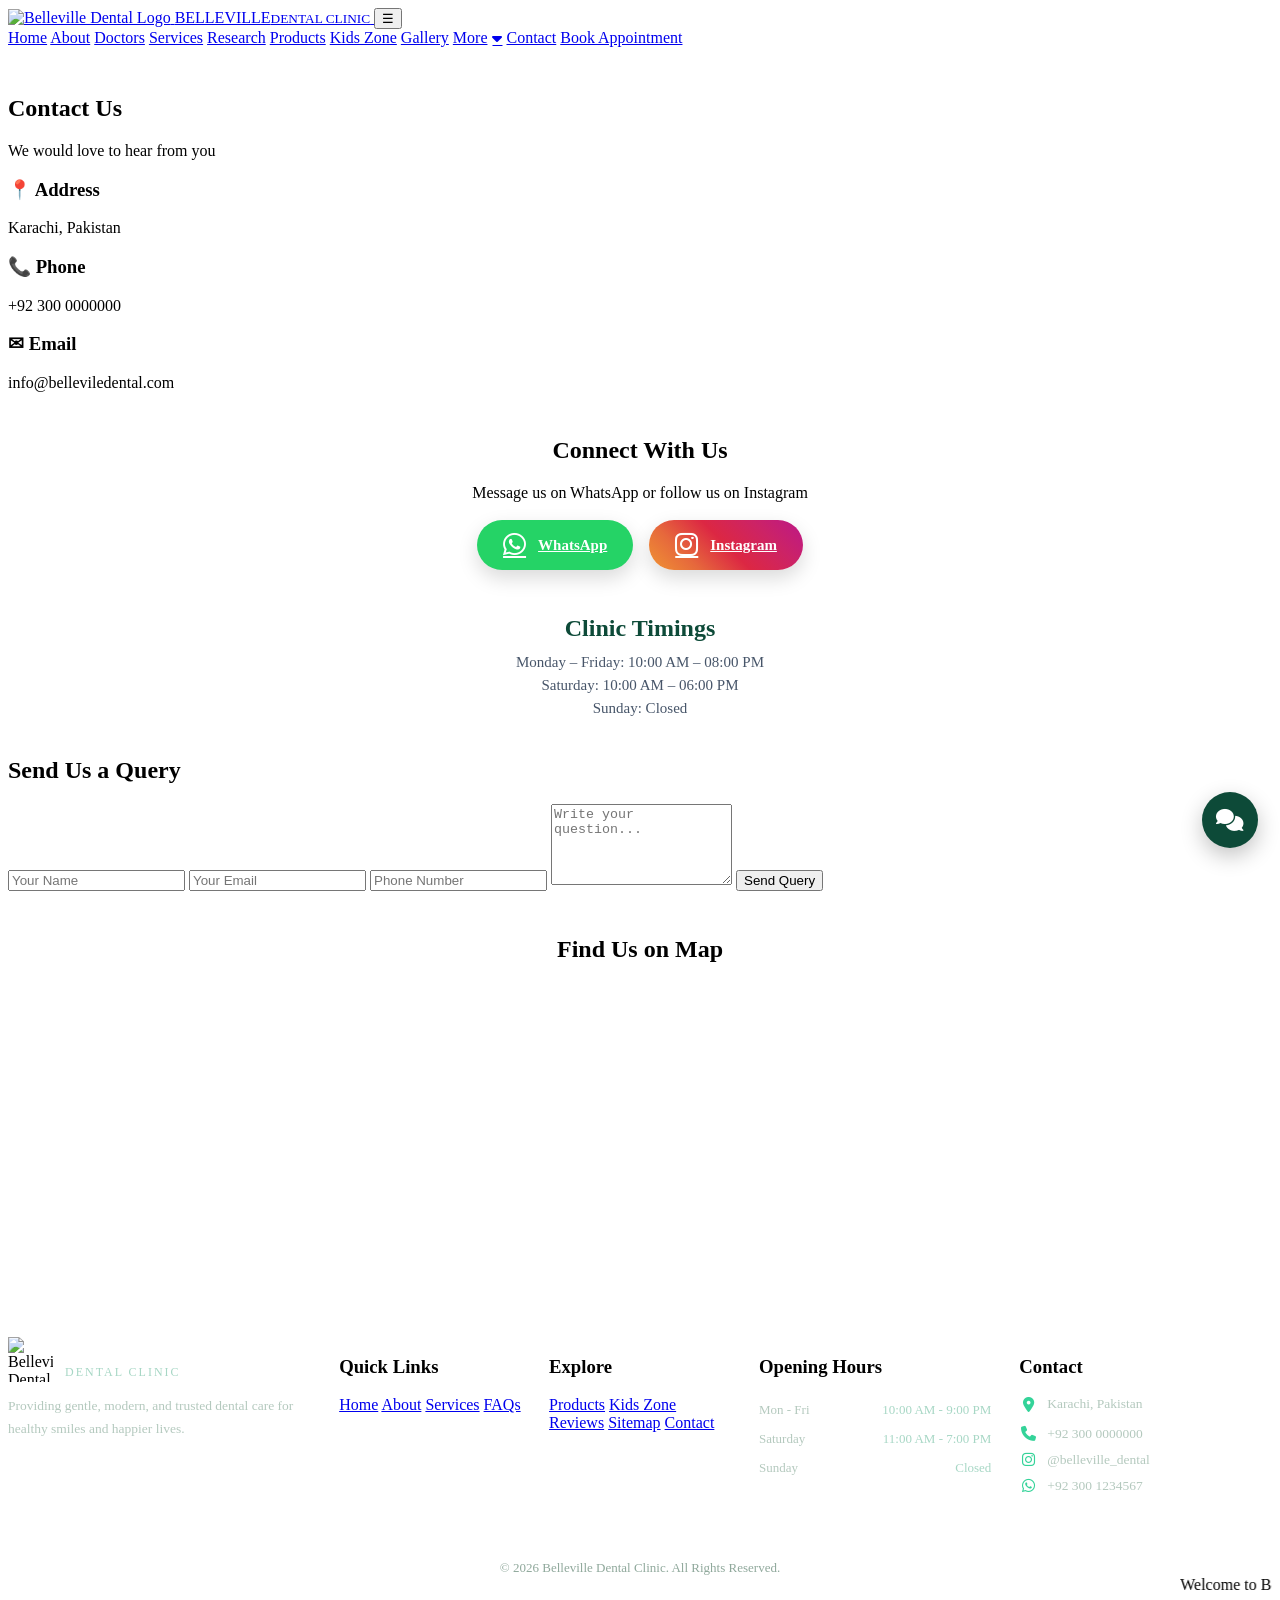
==== contact.html @ c15d5f0a "contact.html" ====
<!DOCTYPE html>
<html lang="en">
<head>
<meta charset="UTF-8">
<meta name="viewport" content="width=device-width, initial-scale=1">
<title>Contact Us | Belleville Dental</title>
<link rel="stylesheet" href="style.css">
<link href="https://fonts.googleapis.com/css2?family=Poppins:wght@300;400;500;600;700;800&display=swap" rel="stylesheet">
<link rel="stylesheet" href="https://cdnjs.cloudflare.com/ajax/libs/font-awesome/6.5.1/css/all.min.css">
<style>
    html { scroll-behavior: smooth; }
    .visitor {
        margin-left: auto; display: inline-flex; align-items: center; gap: 6px;
        background: rgba(255, 255, 255, 0.15); color: #ffffff; padding: 6px 14px;
        border-radius: 50px; font-size: 13px; font-weight: 600; white-space: nowrap;
    }
    .visitor i { font-size: 14px; }
    .dropdown { position: relative; display: inline-block; }
    .dropbtn { cursor: pointer; display: inline-flex; align-items: center; gap: 5px; }
    .dropdown-content {
        display: none; position: absolute; top: 100%; left: 0; background-color: #ffffff;
        min-width: 175px; box-shadow: 0 10px 25px rgba(0, 0, 0, 0.12); border-radius: 10px;
        z-index: 1000; overflow: hidden; border: 1px solid #e2e8f0; padding: 6px 0;
    }
    .dropdown-content a {
        color: #1e293b !important; padding: 10px 16px !important; text-decoration: none;
        display: block !important; font-size: 14px; transition: background 0.2s, color 0.2s; margin: 0 !important;
    }
    .dropdown-content a:hover { background-color: #e8f4f0; color: #0d4a38 !important; }
    .dropdown:hover .dropdown-content { display: block; }

    /* ===== Social Links (WhatsApp / Instagram) ===== */
    .social-section { text-align: center; margin-top: 45px; }
    .social-links { display: flex; justify-content: center; flex-wrap: wrap; gap: 16px; margin-top: 18px; }
    .social-btn {
        display: inline-flex; align-items: center; gap: 12px; padding: 12px 26px;
        border-radius: 50px; color: #ffffff; font-size: 15px; font-weight: 600;
        box-shadow: 0 8px 20px rgba(0, 0, 0, 0.15); transition: transform 0.3s ease, box-shadow 0.3s ease;
    }
    .social-btn i { font-size: 26px; }
    .social-btn:hover { transform: translateY(-4px); box-shadow: 0 12px 26px rgba(0, 0, 0, 0.25); }
    .social-btn.whatsapp { background: #25d366; }
    .social-btn.instagram { background: linear-gradient(45deg, #f09433, #e6683c, #dc2743, #cc2366, #bc1888); }

    /* ===== Centered Clinic Timings CSS ===== */
    .timings-section {
        text-align: center;
        margin-top: 45px;
    }
    .timings-section h2 {
        color: #0d4a38;
        margin-bottom: 12px;
    }
    .timings-section p {
        margin: 6px 0;
        color: #475569;
        font-size: 15px;
    }

    /* ===== Query Feedback Message ===== */
    .query-feedback {
        display: none;
        margin-top: 14px;
        padding: 12px 16px;
        border-radius: 10px;
        background: #e8f4f0;
        color: #0d4a38;
        border: 1px solid #34d399;
        font-size: 14px;
        font-weight: 500;
    }

    /* ===== Enhanced Balanced Footer CSS with Logo Animation ===== */
    .footer-grid {
        display: grid !important;
        grid-template-columns: 1.5fr 0.9fr 0.9fr 1.15fr 1.25fr !important;
        gap: 28px !important;
        align-items: start;
    }
    @media (max-width: 1024px) {
        .footer-grid { grid-template-columns: repeat(2, 1fr) !important; }
    }
    @media (max-width: 600px) {
        .footer-grid { grid-template-columns: 1fr !important; }
    }
    .footer-brand-wrap { display: flex; align-items: center; gap: 12px; margin-bottom: 12px; }
    .footer-brand-wrap img {
        width: 45px;
        height: 45px;
        object-fit: contain;
        animation: footerLogoFloat 3s ease-in-out infinite;
        transition: transform 0.4s ease, filter 0.4s ease;
        cursor: pointer;
    }
    .footer-brand-wrap img:hover {
        animation-play-state: paused;
        transform: scale(1.2) rotate(8deg);
        filter: drop-shadow(0 0 10px rgba(52, 211, 153, 0.8));
    }
    @keyframes footerLogoFloat {
        0%, 100% { transform: translateY(0px) scale(1); }
        50% {
            transform: translateY(-6px) scale(1.06);
            filter: drop-shadow(0 5px 8px rgba(52, 211, 153, 0.4));
        }
    }
    .footer-brand-wrap h2 { margin: 0; letter-spacing: 1px; color: #ffffff; }
    .footer-brand-wrap p { margin: 0; font-size: 12px; color: #a7d7c5; letter-spacing: 2px; text-transform: uppercase; }
    
    .footer-desc {
        font-size: 13.5px;
        line-height: 1.65;
        color: #b4c9be;
        margin-bottom: 16px;
    }

    .footer-social-links { display: flex; gap: 10px; }
    .footer-social-links a {
        display: inline-flex !important;
        align-items: center;
        justify-content: center;
        width: 36px;
        height: 36px;
        border-radius: 50%;
        background: rgba(255, 255, 255, 0.12);
        color: #ffffff;
        font-size: 16px;
        transition: all 0.3s ease;
        margin: 0 !important;
        padding: 0 !important;
    }
    .footer-social-links a:hover { background: #34d399; color: #083325; transform: translateY(-3px); }

    .footer-hours-list { list-style: none; padding: 0; margin: 0; }
    .footer-hours-list li {
        display: flex;
        justify-content: space-between;
        font-size: 13px;
        color: #b4c9be;
        padding: 6px 0;
        border-bottom: 1px dashed rgba(255, 255, 255, 0.12);
    }
    .footer-hours-list li:last-child { border-bottom: none; }
    .footer-hours-list li span:last-child { color: #a7d7c5; font-weight: 500; }

    .footer-contact-item {
        display: flex !important;
        align-items: center;
        gap: 10px;
        margin-bottom: 10px !important;
        color: #b4c9be;
        font-size: 13.5px;
        text-decoration: none;
    }
    .footer-contact-item i {
        font-size: 15px;
        color: #34d399;
        width: 18px;
        text-align: center;
        flex-shrink: 0;
    }
    a.footer-contact-item:hover { color: #34d399; }
    .copyright {
        text-align: center; padding: 20px 10px 0 10px; margin-top: 35px;
        border-top: 1px solid rgba(255, 255, 255, 0.08); font-size: 13px; color: #8fa89b;
    }

    /* Floating Chat Button & Chatbox Styling */
    .chat-widget-btn {
        position: fixed;
        right: 22px;
        bottom: 52px;
        width: 56px;
        height: 56px;
        border-radius: 50%;
        background: #0d4a38;
        color: #ffffff;
        display: flex;
        align-items: center;
        justify-content: center;
        font-size: 22px;
        cursor: pointer;
        box-shadow: 0 8px 22px rgba(0, 0, 0, 0.24);
        z-index: 9998;
        transition: transform 0.25s ease, background 0.25s ease;
    }
    .chat-widget-btn:hover {
        transform: scale(1.06);
        background: #176950;
    }

    .chat-box-container {
        position: fixed;
        right: 22px;
        bottom: 52px;
        width: 350px;
        max-width: calc(100vw - 24px);
        max-height: 75vh;
        background: #ffffff;
        border-radius: 16px;
        box-shadow: 0 14px 34px rgba(0, 0, 0, 0.25);
        border: 1px solid #e2e8f0;
        display: flex;
        flex-direction: column;
        overflow: hidden;
        z-index: 9999;
        font-family: 'Poppins', sans-serif;
    }

    .chat-header {
        background: linear-gradient(135deg, #0d4a38, #2b7a62);
        color: #ffffff;
        padding: 13px 16px;
        display: flex;
        align-items: center;
        justify-content: space-between;
    }
    .chat-header-info h4 {
        margin: 0;
        font-size: 15px;
        font-weight: 600;
    }
    .chat-header-info p {
        margin: 2px 0 0;
        font-size: 11.5px;
        opacity: 0.9;
    }
    .chat-close-btn {
        background: transparent;
        border: none;
        color: #ffffff;
        font-size: 24px;
        line-height: 1;
        cursor: pointer;
        padding: 0 4px;
    }

    .chat-body {
        flex: 1;
        overflow-y: auto;
        padding: 12px 14px;
        display: flex;
        flex-direction: column;
        gap: 9px;
        background: #f8fafc;
    }
    .chat-message {
        padding: 10px 13px;
        border-radius: 12px;
        font-size: 13px;
        line-height: 1.45;
        max-width: 86%;
        word-wrap: break-word;
    }
    .chat-message.bot {
        background: #ffffff;
        color: #1e293b;
        border: 1px solid #e2e8f0;
        align-self: flex-start;
    }
    .chat-message.user {
        background: #0d4a38;
        color: #ffffff;
        align-self: flex-end;
    }
    .chat-message.bot a {
        color: #0d4a38;
        font-weight: 600;
        text-decoration: underline;
    }

    /* Chatbox Quick Replies & Link Styling */
    .chat-quick-replies {
        display: flex;
        flex-wrap: wrap;
        gap: 6px;
        padding: 8px 12px;
        background: #f1f5f9;
        border-top: 1px solid #e2e8f0;
    }
    .chat-quick-btn {
        background: #ffffff;
        color: #0d4a38;
        border: 1px solid #0d4a38;
        border-radius: 16px;
        padding: 4px 10px;
        font-size: 11.5px;
        font-weight: 600;
        font-family: 'Poppins', sans-serif;
        cursor: pointer;
        transition: all 0.2s ease;
    }
    .chat-quick-btn:hover {
        background: #0d4a38;
        color: #ffffff;
    }

    .chat-footer {
        display: flex;
        align-items: center;
        gap: 8px;
        padding: 10px 12px;
        background: #ffffff;
        border-top: 1px solid #e2e8f0;
    }
    .chat-input {
        flex: 1;
        padding: 9px 13px;
        border: 1px solid #cbd5e1;
        border-radius: 20px;
        font-family: 'Poppins', sans-serif;
        font-size: 13px;
        outline: none;
    }
    .chat-input:focus {
        border-color: #0d4a38;
    }
    .chat-send-btn {
        width: 38px;
        height: 38px;
        border-radius: 50%;
        border: none;
        background: #0d4a38;
        color: #ffffff;
        cursor: pointer;
        display: flex;
        align-items: center;
        justify-content: center;
        flex-shrink: 0;
        transition: background 0.2s ease;
    }
    .chat-send-btn:hover {
        background: #176950;
    }
</style>
</head>
<body>

<header class="header">
    <a href="index.html" class="logo">
        <img src="photo/WhatsApp_Image_2026-11-10_at_9.17.55_PM-removebg-preview.png" alt="Belleville Dental Logo" class="logo-img">
        <span>BELLEVILLE<small>DENTAL CLINIC</small></span>
    </a>
    <button class="menu-btn" id="menuBtn">☰</button>
    <nav id="navbar">
        <a href="index.html">Home</a>
        <a href="about.html">About</a>
        <a href="doctors.html">Doctors</a>
        <a href="services.html">Services</a>
        <a href="research.html">Research</a>
        <a href="products.html">Products</a>
        <a href="kidsgaming.html">Kids Zone</a>
        <a href="gellery.html">Gallery</a>
        <div class="dropdown">
            <a href="javascript:void(0)" class="dropbtn">More <i class="fa-solid fa-caret-down"></i></a>
            <div class="dropdown-content">
                <a href="FAQ.html"><i class="fa-solid fa-circle-question"></i> FAQs</a>
                <a href="index.html#reviews-section"><i class="fa-solid fa-star"></i> Patient Reviews</a>
                <a href="sitemap.html"><i class="fa-solid fa-sitemap"></i> Sitemap</a>
            </div>
        </div>
        <a class="active" href="contact.html">Contact</a>
        <a class="nav-appointment" href="appoinment.html">Book Appointment</a>
    </nav>
    <div class="visitor" title="Total Visitors"><i class="fa-solid fa-eye"></i> <span id="visitorCount">0</span></div>
</header>

<section class="page-banner"><h1>Contact Us</h1><p>We would love to hear from you</p></section>

<section class="content">
    <div class="cards">
        <div class="card"><h3>📍 Address</h3><p>Karachi, Pakistan</p></div>
        <div class="card"><h3>📞 Phone</h3><p>+92 300 0000000</p></div>
        <div class="card"><h3>✉ Email</h3><p>info@belleviledental.com</p></div>
    </div>

    <div class="social-section">
        <h2>Connect With Us</h2>
        <p>Message us on WhatsApp or follow us on Instagram</p>
        <div class="social-links">
            <a class="social-btn whatsapp" href="https://wa.me/923000000000" target="_blank" rel="noopener">
                <i class="fa-brands fa-whatsapp"></i> WhatsApp
            </a>
            <a class="social-btn instagram" href="https://www.instagram.com/yourpage" target="_blank" rel="noopener">
                <i class="fa-brands fa-instagram"></i> Instagram
            </a>
        </div>
    </div>

    <!-- Centered Clinic Timings Section -->
    <div class="timings-section">
        <h2>Clinic Timings</h2>
        <p>Monday – Friday: 10:00 AM – 08:00 PM</p>
        <p>Saturday: 10:00 AM – 06:00 PM</p>
        <p>Sunday: Closed</p>
    </div>

    <div class="form-box" style="margin-top:40px">
        <h2>Send Us a Query</h2>
        <form class="demo-form" data-form="Query" id="queryForm">
            <input type="text" name="name" placeholder="Your Name" required>
            <input type="email" name="email" placeholder="Your Email" required>
            <input type="tel" name="phone" placeholder="Phone Number" required>
            <textarea name="query" rows="5" placeholder="Write your question..." required></textarea>
            <button type="submit" class="btn">Send Query</button>
        </form>
        <div class="query-feedback" id="queryFeedback"></div>
    </div>

    <h2 style="margin-top:45px; text-align:center;">Find Us on Map</h2>
    <iframe src="https://www.google.com/maps?q=Karachi%20Pakistan&output=embed" width="100%" height="350" style="border:0;border-radius:12px" loading="lazy" allowfullscreen></iframe>
</section>

<footer>
    <div class="footer-grid">
        <div>
            <div class="footer-brand-wrap">
                <img src="photo/WhatsApp_Image_2026-11-10_at_9.17.55_PM-removebg-preview.png" alt="Belleville Dental Logo">
                <div>
                    <h2>BELLEVILLE</h2>
                    <p>Dental Clinic</p>
                </div>
            </div>
            <p class="footer-desc">Providing gentle, modern, and trusted dental care for healthy smiles and happier lives.</p>
            <div class="footer-social-links">
                <a href="https://instagram.com/belleville_dental" target="_blank" title="Instagram"><i class="fa-brands fa-instagram"></i></a>
                <a href="https://wa.me/923001234567" target="_blank" title="WhatsApp"><i class="fa-brands fa-whatsapp"></i></a>
            </div>
        </div>
        <div>
            <h3>Quick Links</h3>
            <a href="index.html">Home</a>
            <a href="about.html">About</a>
            <a href="services.html">Services</a>
            <a href="FAQ.html">FAQs</a>
        </div>
        <div>
            <h3>Explore</h3>
            <a href="products.html">Products</a>
            <a href="kidsgaming.html">Kids Zone</a>
            <a href="index.html#reviews-section">Reviews</a>
            <a href="sitemap.html">Sitemap</a>
            <a href="contact.html">Contact</a>
        </div>
        <div>
            <h3>Opening Hours</h3>
            <ul class="footer-hours-list">
                <li><span>Mon - Fri</span><span>10:00 AM - 9:00 PM</span></li>
                <li><span>Saturday</span><span>11:00 AM - 7:00 PM</span></li>
                <li><span>Sunday</span><span>Closed</span></li>
            </ul>
        </div>
        <div>
            <h3>Contact</h3>
            <p class="footer-contact-item"><i class="fa-solid fa-location-dot"></i> Karachi, Pakistan</p>
            <p class="footer-contact-item"><i class="fa-solid fa-phone"></i> +92 300 0000000</p>
            <a href="https://instagram.com/belleville_dental" target="_blank" class="footer-contact-item"><i class="fa-brands fa-instagram"></i> @belleville_dental</a>
            <a href="https://wa.me/923001234567" target="_blank" class="footer-contact-item"><i class="fa-brands fa-whatsapp"></i> +92 300 1234567</a>
        </div>
    </div>
    <div class="copyright">© 2026 Belleville Dental Clinic. All Rights Reserved.</div>
</footer>

<div class="ticker"><marquee id="ticker" scrollamount="6"><span id="liveTickerText">Welcome to Belleville Dental Clinic</span></marquee></div>

<div class="chat-widget-btn" id="chatToggleBtn" title="Chat with us"><i class="fa-solid fa-comments"></i></div>
<div class="chat-box-container" id="chatBox" style="display: none;">
    <div class="chat-header">
        <div class="chat-header-info"><h4>Belleville Dental Support</h4><p>Typically replies instantly</p></div>
        <button type="button" class="chat-close-btn" id="chatCloseBtn">&times;</button>
    </div>
    <div class="chat-body" id="chatBody">
        <div class="chat-message bot">
            👋 <strong>Welcome to Belleville Dental Clinic!</strong><br>
            How can we help you with your smile today? Choose an option below or type your question. 😊
        </div>
    </div>
    <div class="chat-quick-replies" id="chatQuickReplies">
        <button type="button" class="chat-quick-btn" data-topic="appointment">Appointment</button>
        <button type="button" class="chat-quick-btn" data-topic="services">Services</button>
        <button type="button" class="chat-quick-btn" data-topic="timing">Clinic Timing</button>
        <button type="button" class="chat-quick-btn" data-topic="doctors">Doctors Info</button>
        <button type="button" class="chat-quick-btn" data-topic="contact">WhatsApp / Contact</button>
    </div>
    <div class="chat-footer">
        <input type="text" id="chatInput" class="chat-input" placeholder="Type a message...">
        <button type="button" id="chatSendBtn" class="chat-send-btn"><i class="fa-solid fa-paper-plane"></i></button>
    </div>
</div>

<script src="https://code.jquery.com/jquery-3.7.1.min.js"></script>
<script src="script.js"></script>
<script>
(function () {
    const queryForm = document.getElementById("queryForm");
    const feedbackBox = document.getElementById("queryFeedback");

    if (queryForm) {
        queryForm.addEventListener("submit", function (e) {
            e.preventDefault();
            e.stopImmediatePropagation();

            const name = queryForm.querySelector('input[name="name"]').value.trim();
            const email = queryForm.querySelector('input[name="email"]').value.trim();

            if (feedbackBox) {
                feedbackBox.style.display = "block";
                feedbackBox.innerHTML =
                    "✅ Thank you, <strong>" +
                    name.replace(/</g, "&lt;").replace(/>/g, "&gt;") +
                    "</strong>! Your query has been received. We will contact you shortly at <strong>" +
                    email.replace(/</g, "&lt;").replace(/>/g, "&gt;") +
                    "</strong>.";
            }

            queryForm.reset();
        }, true);
    }
})();
</script>
</body>
</html>
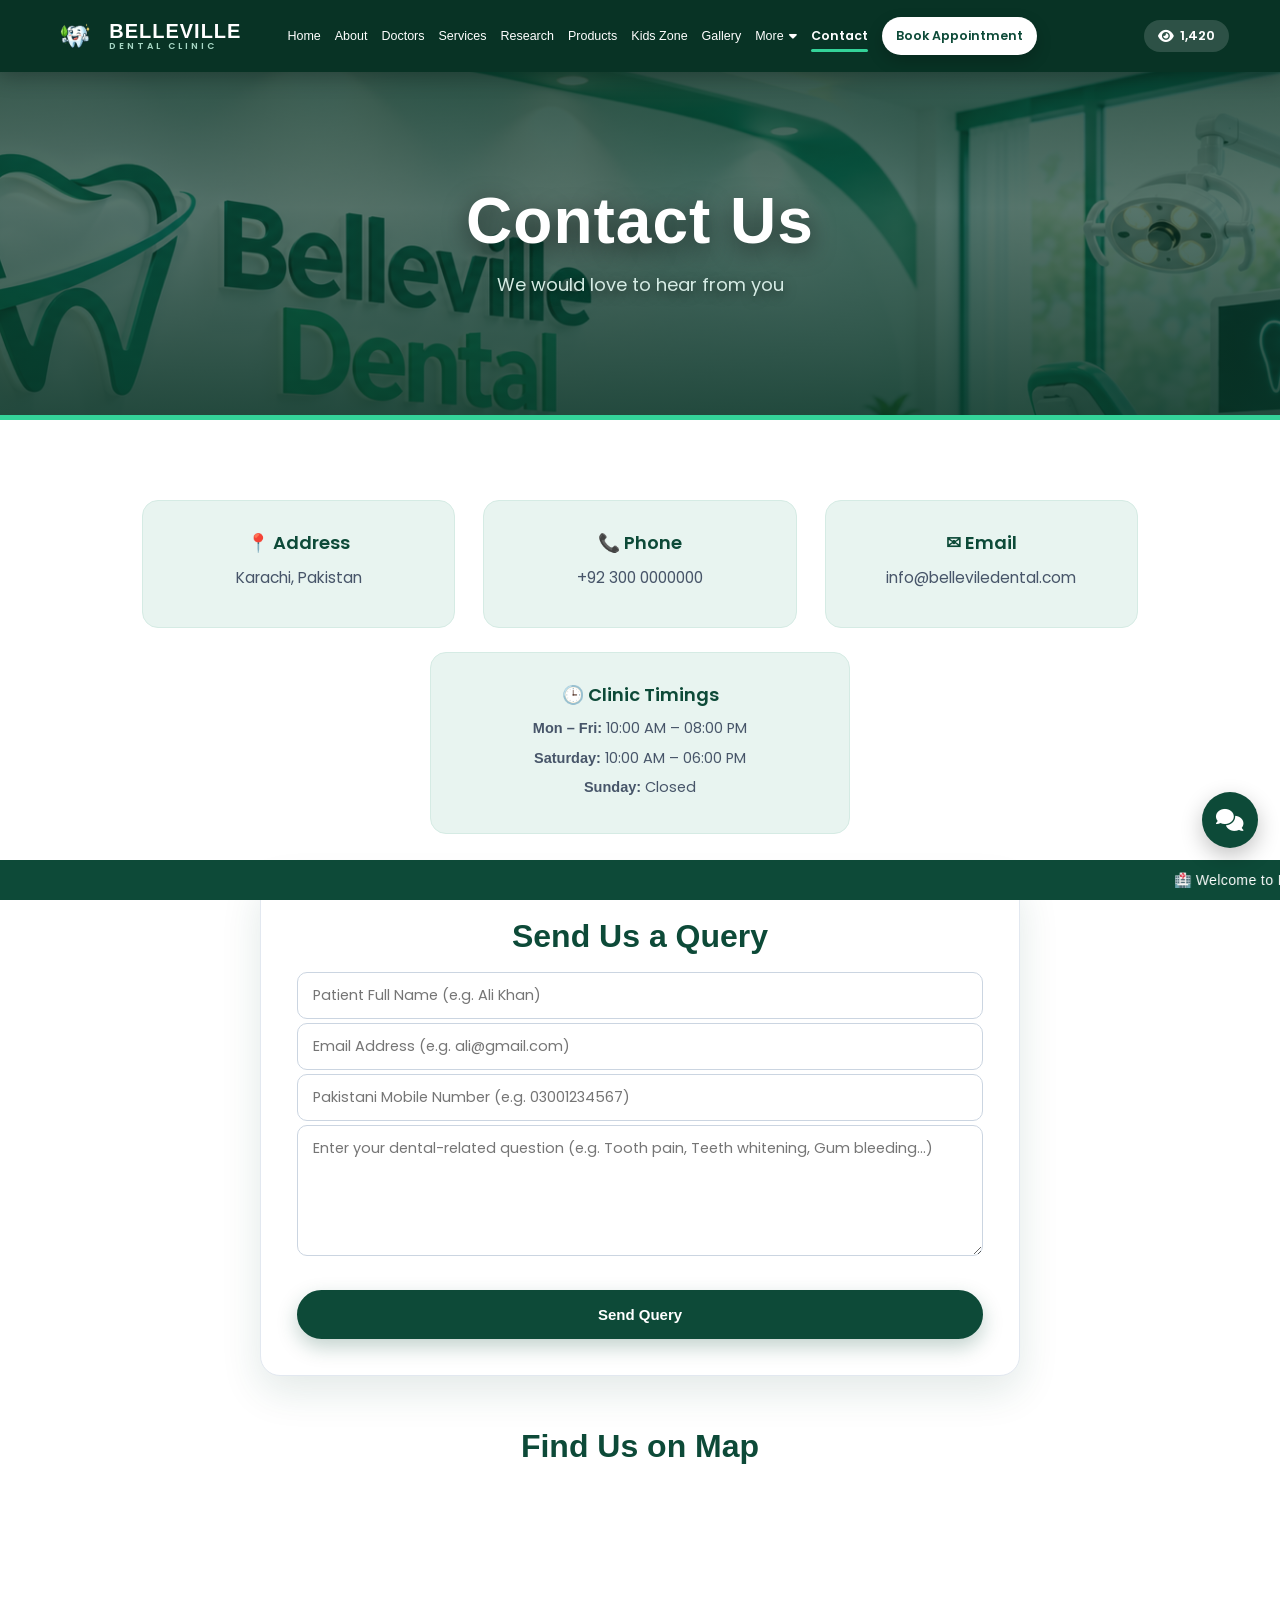
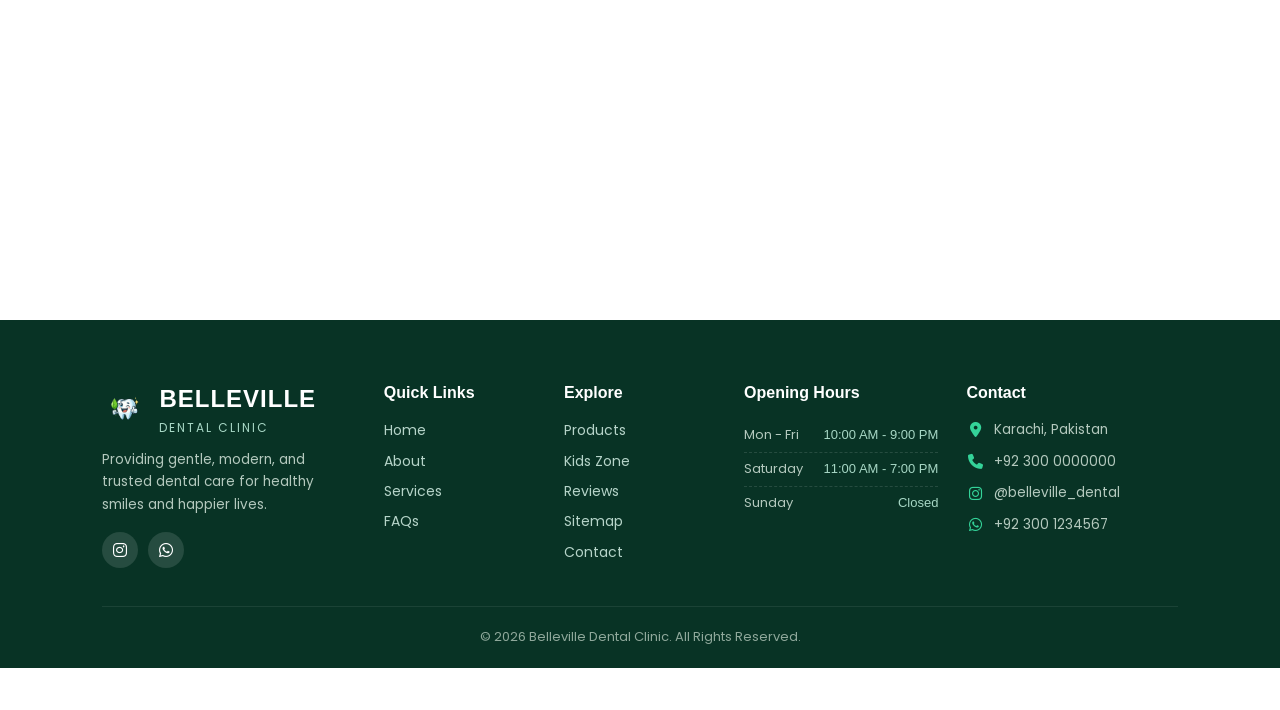
==== commit c7575f7c: "contact.html" ====
--- a/contact.html
+++ b/contact.html
@@ -29,45 +29,54 @@
     .dropdown-content a:hover { background-color: #e8f4f0; color: #0d4a38 !important; }
     .dropdown:hover .dropdown-content { display: block; }
 
-    /* ===== Social Links (WhatsApp / Instagram) ===== */
-    .social-section { text-align: center; margin-top: 45px; }
-    .social-links { display: flex; justify-content: center; flex-wrap: wrap; gap: 16px; margin-top: 18px; }
-    .social-btn {
-        display: inline-flex; align-items: center; gap: 12px; padding: 12px 26px;
-        border-radius: 50px; color: #ffffff; font-size: 15px; font-weight: 600;
-        box-shadow: 0 8px 20px rgba(0, 0, 0, 0.15); transition: transform 0.3s ease, box-shadow 0.3s ease;
-    }
-    .social-btn i { font-size: 26px; }
-    .social-btn:hover { transform: translateY(-4px); box-shadow: 0 12px 26px rgba(0, 0, 0, 0.25); }
-    .social-btn.whatsapp { background: #25d366; }
-    .social-btn.instagram { background: linear-gradient(45deg, #f09433, #e6683c, #dc2743, #cc2366, #bc1888); }
-
-    /* ===== Centered Clinic Timings CSS ===== */
-    .timings-section {
+    /* ===== Centered Timing Card Wrapper ===== */
+    .timing-card-wrapper {
+        display: flex;
+        justify-content: center;
+        margin-top: 24px;
+    }
+    .timing-card {
+        width: 100%;
+        max-width: 420px;
         text-align: center;
-        margin-top: 45px;
-    }
-    .timings-section h2 {
-        color: #0d4a38;
+    }
+    .timing-card h3 {
         margin-bottom: 12px;
     }
-    .timings-section p {
+    .timing-card p {
         margin: 6px 0;
+        font-size: 14.5px;
         color: #475569;
-        font-size: 15px;
-    }
-
-    /* ===== Query Feedback Message ===== */
+    }
+
+    /* ===== Query Validation & Feedback Styling ===== */
+    .validation-error {
+        display: none;
+        margin-top: 14px;
+        padding: 13px 16px;
+        border-radius: 10px;
+        background: #fef2f2;
+        color: #b91c1c;
+        border: 1px solid #fca5a5;
+        font-size: 13.5px;
+        line-height: 1.5;
+        font-weight: 500;
+    }
+    .validation-error strong {
+        display: block;
+        font-size: 14.5px;
+        margin-bottom: 3px;
+    }
     .query-feedback {
         display: none;
         margin-top: 14px;
-        padding: 12px 16px;
+        padding: 13px 16px;
         border-radius: 10px;
         background: #e8f4f0;
         color: #0d4a38;
         border: 1px solid #34d399;
         font-size: 14px;
-        font-weight: 500;
+        font-weight: 600;
     }
 
     /* ===== Enhanced Balanced Footer CSS with Logo Animation ===== */
@@ -269,7 +278,6 @@
         text-decoration: underline;
     }
 
-    /* Chatbox Quick Replies & Link Styling */
     .chat-quick-replies {
         display: flex;
         flex-wrap: wrap;
@@ -374,36 +382,26 @@
         <div class="card"><h3>✉ Email</h3><p>info@belleviledental.com</p></div>
     </div>
 
-    <div class="social-section">
-        <h2>Connect With Us</h2>
-        <p>Message us on WhatsApp or follow us on Instagram</p>
-        <div class="social-links">
-            <a class="social-btn whatsapp" href="https://wa.me/923000000000" target="_blank" rel="noopener">
-                <i class="fa-brands fa-whatsapp"></i> WhatsApp
-            </a>
-            <a class="social-btn instagram" href="https://www.instagram.com/yourpage" target="_blank" rel="noopener">
-                <i class="fa-brands fa-instagram"></i> Instagram
-            </a>
-        </div>
-    </div>
-
-    <!-- Centered Clinic Timings Section -->
-    <div class="timings-section">
-        <h2>Clinic Timings</h2>
-        <p>Monday – Friday: 10:00 AM – 08:00 PM</p>
-        <p>Saturday: 10:00 AM – 06:00 PM</p>
-        <p>Sunday: Closed</p>
+    <!-- Centered Clinic Timings Card -->
+    <div class="timing-card-wrapper">
+        <div class="card timing-card">
+            <h3>🕒 Clinic Timings</h3>
+            <p><strong>Mon – Fri:</strong> 10:00 AM – 08:00 PM</p>
+            <p><strong>Saturday:</strong> 10:00 AM – 06:00 PM</p>
+            <p><strong>Sunday:</strong> Closed</p>
+        </div>
     </div>
 
     <div class="form-box" style="margin-top:40px">
         <h2>Send Us a Query</h2>
-        <form class="demo-form" data-form="Query" id="queryForm">
-            <input type="text" name="name" placeholder="Your Name" required>
-            <input type="email" name="email" placeholder="Your Email" required>
-            <input type="tel" name="phone" placeholder="Phone Number" required>
-            <textarea name="query" rows="5" placeholder="Write your question..." required></textarea>
+        <form class="demo-form" data-form="Query" id="queryForm" novalidate>
+            <input type="text" name="name" placeholder="Patient Full Name (e.g. Ali Khan)" required>
+            <input type="email" name="email" placeholder="Email Address (e.g. ali@gmail.com)" required>
+            <input type="tel" name="phone" id="phoneInput" placeholder="Pakistani Mobile Number (e.g. 03001234567)" maxlength="11" inputmode="numeric" required>
+            <textarea name="query" rows="5" placeholder="Enter your dental-related question (e.g. Tooth pain, Teeth whitening, Gum bleeding...)" required></textarea>
             <button type="submit" class="btn">Send Query</button>
         </form>
+        <div class="validation-error" id="validationError"></div>
         <div class="query-feedback" id="queryFeedback"></div>
     </div>
 
@@ -492,8 +490,111 @@
 <script src="script.js"></script>
 <script>
 (function () {
+    const STORAGE_KEY = "belleville_dental_queries_v1";
+
     const queryForm = document.getElementById("queryForm");
+    const phoneInput = document.getElementById("phoneInput");
+    const errorBox = document.getElementById("validationError");
     const feedbackBox = document.getElementById("queryFeedback");
+
+    const DENTAL_KEYWORDS = [
+        "dental", "dentist", "tooth", "teeth", "whitening", "gum", "gums",
+        "bleeding", "sensitivity", "sensitive", "implant", "implants",
+        "wisdom", "pain", "toothache", "ache", "kids", "child", "children",
+        "pediatric", "cleaning", "scaling", "polishing", "cavity", "cavities",
+        "filling", "fillings", "root canal", "rct", "braces", "aligner",
+        "aligners", "orthodontic", "crown", "bridge", "veneer", "veneers",
+        "extraction", "remove", "removal", "molar", "enamel", "plaque",
+        "tartar", "bad breath", "halitosis", "mouth", "oral", "jaw",
+        "swelling", "abscess", "ulcer", "denture", "dentures", "floss",
+        "fluoride", "checkup", "xray", "x-ray", "smile"
+    ];
+
+    const REJECTED_KEYWORDS = [
+        "job", "jobs", "hiring", "vacancy", "vacancies", "salary", "cv", "resume", "internship", "career",
+        "shopping", "buy", "clothes", "shirt", "shoes", "dress", "mobile", "laptop", "price of phone", "discount",
+        "recipe", "recipes", "cooking", "cook", "biryani", "pasta", "cake", "pizza", "food", "kitchen", "ingredients",
+        "capital of", "president", "prime minister", "weather", "cricket", "football", "movie", "song", "general knowledge",
+        "love you", "miss you", "hello friend", "how are you", "personal", "gossip", "joke"
+    ];
+
+    function escapeHtml(text) {
+        return String(text)
+            .replace(/&/g, "&amp;")
+            .replace(/</g, "&lt;")
+            .replace(/>/g, "&gt;")
+            .replace(/"/g, "&quot;")
+            .replace(/'/g, "&#039;");
+    }
+
+    function showError(title, message) {
+        if (feedbackBox) {
+            feedbackBox.style.display = "none";
+        }
+        if (errorBox) {
+            errorBox.style.display = "block";
+            if (title) {
+                errorBox.innerHTML = "<strong>" + escapeHtml(title) + "</strong>" + escapeHtml(message);
+            } else {
+                errorBox.innerHTML = "❌ " + escapeHtml(message);
+            }
+        }
+    }
+
+    function showSuccess(message) {
+        if (errorBox) {
+            errorBox.style.display = "none";
+        }
+        if (feedbackBox) {
+            feedbackBox.style.display = "block";
+            feedbackBox.innerHTML = "✅ " + escapeHtml(message);
+        }
+    }
+
+    function getSavedQueries() {
+        try {
+            const raw = localStorage.getItem(STORAGE_KEY);
+            if (raw) {
+                const parsed = JSON.parse(raw);
+                if (Array.isArray(parsed)) {
+                    return parsed;
+                }
+            }
+        } catch (err) {
+            console.error("Failed to read saved queries:", err);
+        }
+        return [];
+    }
+
+    function saveQueries(list) {
+        try {
+            localStorage.setItem(STORAGE_KEY, JSON.stringify(list));
+        } catch (err) {
+            console.error("Failed to save queries:", err);
+        }
+    }
+
+    if (phoneInput) {
+        phoneInput.addEventListener("input", function () {
+            this.value = this.value.replace(/\D/g, "").slice(0, 11);
+        });
+    }
+
+    function isDentalQuery(text) {
+        const lower = text.toLowerCase();
+
+        const hasRejectedTopic = REJECTED_KEYWORDS.some(function (word) {
+            return lower.includes(word);
+        });
+        if (hasRejectedTopic) {
+            return false;
+        }
+
+        const hasDentalTopic = DENTAL_KEYWORDS.some(function (word) {
+            return lower.includes(word);
+        });
+        return hasDentalTopic;
+    }
 
     if (queryForm) {
         queryForm.addEventListener("submit", function (e) {
@@ -502,17 +603,58 @@
 
             const name = queryForm.querySelector('input[name="name"]').value.trim();
             const email = queryForm.querySelector('input[name="email"]').value.trim();
-
-            if (feedbackBox) {
-                feedbackBox.style.display = "block";
-                feedbackBox.innerHTML =
-                    "✅ Thank you, <strong>" +
-                    name.replace(/</g, "&lt;").replace(/>/g, "&gt;") +
-                    "</strong>! Your query has been received. We will contact you shortly at <strong>" +
-                    email.replace(/</g, "&lt;").replace(/>/g, "&gt;") +
-                    "</strong>.";
-            }
-
+            const phone = queryForm.querySelector('input[name="phone"]').value.trim();
+            const queryText = queryForm.querySelector('textarea[name="query"]').value.trim();
+
+            if (!name || !email || !phone || !queryText) {
+                showError("", "All fields are required. Please fill out the form completely.");
+                return;
+            }
+
+            const nameRegex = /^[A-Za-z\s]{3,50}$/;
+            if (!nameRegex.test(name)) {
+                showError("", "Please enter a valid patient name (at least 3 letters, no numbers or symbols).");
+                return;
+            }
+
+            const emailRegex = /^[A-Za-z0-9._%+-]+@[A-Za-z0-9.-]+\.[A-Za-z]{2,}$/;
+            if (!emailRegex.test(email)) {
+                showError("", "Please enter a valid email address (e.g. name@example.com).");
+                return;
+            }
+
+            const pkPhoneRegex = /^03\d{9}$/;
+            if (!pkPhoneRegex.test(phone)) {
+                showError("", "Please enter a valid 11-digit Pakistani mobile number starting with 03 (e.g. 03001234567).");
+                return;
+            }
+
+            const words = queryText.split(/\s+/).filter(Boolean);
+            if (words.length < 2) {
+                showError("", "Your dental query must contain at least 2 words.");
+                return;
+            }
+
+            if (!isDentalQuery(queryText)) {
+                showError(
+                    "Invalid Query",
+                    "Please enter a dental-related question only. This form is exclusively for dental queries."
+                );
+                return;
+            }
+
+            const existingQueries = getSavedQueries();
+            existingQueries.unshift({
+                id: Date.now(),
+                name: name,
+                email: email,
+                phone: phone,
+                query: queryText,
+                status: "Pending"
+            });
+            saveQueries(existingQueries);
+
+            showSuccess("Your query has been submitted successfully!");
             queryForm.reset();
         }, true);
     }
--- a/style.css
+++ b/style.css
@@ -0,0 +1,1667 @@
+* {
+    margin: 0;
+    padding: 0;
+    box-sizing: border-box;
+}
+
+html {
+    scroll-behavior: smooth;
+}
+
+body {
+    font-family: 'Poppins', sans-serif;
+    color: #1e293b;
+    background: #ffffff;
+    line-height: 1.6;
+    padding-bottom: 42px; /* space for sticky ticker */
+    overflow-x: hidden;
+}
+
+img {
+    max-width: 100%;
+    display: block;
+}
+
+a {
+    text-decoration: none;
+    color: inherit;
+}
+
+/* ================= HEADER ================= */
+.header {
+    position: fixed;
+    top: 0;
+    left: 0;
+    width: 100%;
+    z-index: 999;
+    display: flex;
+    align-items: center;
+    gap: 20px;
+    padding: 12px 4%;
+    background: #0d4a38;
+    box-shadow: 0 4px 20px rgba(0, 0, 0, 0.15);
+    transition: background 0.3s ease, box-shadow 0.3s ease, padding 0.3s ease;
+}
+
+.header.scrolled {
+    background: #083325;
+    padding: 8px 4%;
+}
+
+.header .visitor {
+    background: rgba(255, 255, 255, 0.15);
+    color: #fff;
+}
+
+.logo {
+    display: flex;
+    align-items: center;
+    gap: 10px;
+    font-weight: 800;
+    font-size: 20px;
+    letter-spacing: 1px;
+    color: #ffffff;
+    line-height: 1.1;
+    white-space: nowrap;
+}
+
+.logo-img {
+    width: 48px;
+    height: 48px;
+    object-fit: contain;
+}
+
+.logo span small {
+    display: block;
+    font-size: 9px;
+    font-weight: 600;
+    letter-spacing: 3px;
+    color: #a7d7c5;
+}
+
+nav {
+    display: flex;
+    align-items: center;
+    gap: 2px;
+    margin-left: 20px;
+}
+
+nav > a,
+.dropbtn {
+    position: relative;
+    color: #ffffff;
+    font-size: 14px;
+    font-weight: 500;
+    padding: 8px 11px;
+    border-radius: 8px;
+    white-space: nowrap;
+    transition: background 0.25s, color 0.25s;
+}
+
+/* Underline line (box ki jagah) */
+nav > a::after {
+    content: "";
+    position: absolute;
+    left: 6px;
+    right: 6px;
+    bottom: 2px;
+    height: 3px;
+    border-radius: 3px;
+    background: #34d399;
+    transform: scaleX(0);
+    transform-origin: center;
+    transition: transform 0.3s ease;
+}
+
+nav > a:hover,
+.dropbtn:hover {
+    background: transparent;
+    color: #ffffff;
+}
+
+nav > a:hover::after {
+    transform: scaleX(1);
+}
+
+nav > a.active {
+    color: #ffffff;
+    font-weight: 600;
+    background: transparent;
+}
+
+nav > a.active::after {
+    transform: scaleX(1);
+}
+
+nav > a.nav-appointment::after {
+    display: none;
+}
+
+nav .nav-appointment {
+    background: #ffffff;
+    color: #0d4a38;
+    padding: 10px 20px;
+    border-radius: 50px;
+    font-weight: 600;
+    margin-left: 6px;
+    white-space: nowrap;
+    box-shadow: 0 6px 16px rgba(0, 0, 0, 0.2);
+}
+
+nav .nav-appointment:hover {
+    background: #e8f4f0;
+    color: #083325;
+}
+
+.menu-btn {
+    display: none;
+    background: #0d4a38;
+    color: #fff;
+    border: none;
+    font-size: 22px;
+    width: 42px;
+    height: 42px;
+    border-radius: 10px;
+    cursor: pointer;
+    margin-left: auto;
+}
+
+/* ================= HERO ================= */
+.hero {
+    position: relative;
+    min-height: 100vh;
+    display: flex;
+    align-items: center;
+    padding: 120px 5% 80px;
+    overflow: hidden;
+    background: linear-gradient(135deg, #f1f8f5, #ffffff);
+}
+
+.hero-video {
+    position: absolute;
+    inset: 0;
+    width: 100%;
+    height: 100%;
+    object-fit: cover;
+    z-index: 0;
+}
+
+/* Light overlay so dark green text is readable (like the design) */
+.video-overlay {
+    position: absolute;
+    inset: 0;
+    z-index: 1;
+    background: linear-gradient(90deg,
+        rgba(255, 255, 255, 0.92) 0%,
+        rgba(255, 255, 255, 0.78) 40%,
+        rgba(255, 255, 255, 0.15) 100%);
+}
+
+.hero-content {
+    position: relative;
+    z-index: 2;
+    max-width: 620px;
+}
+
+.tag {
+    display: inline-block;
+    font-size: 12px;
+    font-weight: 600;
+    letter-spacing: 3px;
+    color: #2b7a62;
+    background: #e8f4f0;
+    padding: 7px 16px;
+    border-radius: 50px;
+    margin-bottom: 18px;
+}
+
+.hero-content h1 {
+    font-size: clamp(40px, 6vw, 74px);
+    font-weight: 800;
+    line-height: 1.08;
+    color: #0d4a38;
+    margin-bottom: 18px;
+}
+
+.hero-content p {
+    font-size: 18px;
+    color: #334155;
+    margin-bottom: 28px;
+    max-width: 480px;
+}
+
+/* ================= BUTTONS ================= */
+.btn {
+    display: inline-flex;
+    align-items: center;
+    gap: 8px;
+    background: #0d4a38;
+    color: #fff;
+    padding: 14px 30px;
+    border-radius: 50px;
+    font-size: 15px;
+    font-weight: 600;
+    border: 2px solid #0d4a38;
+    cursor: pointer;
+    transition: all 0.3s ease;
+    box-shadow: 0 8px 20px rgba(13, 74, 56, 0.25);
+    margin: 0 8px 10px 0;
+}
+
+.btn:hover {
+    background: #2b7a62;
+    border-color: #2b7a62;
+    transform: translateY(-3px);
+}
+
+.btn-outline {
+    background: rgba(255, 255, 255, 0.8);
+    color: #0d4a38;
+    box-shadow: none;
+}
+
+.btn-outline:hover {
+    background: #0d4a38;
+    color: #fff;
+}
+
+.hero-trust {
+    display: flex;
+    flex-wrap: wrap;
+    gap: 14px;
+    margin-top: 26px;
+}
+
+.hero-trust span {
+    font-size: 13.5px;
+    font-weight: 500;
+    color: #0d4a38;
+    background: rgba(255, 255, 255, 0.85);
+    padding: 7px 14px;
+    border-radius: 50px;
+    border: 1px solid #d5ebe4;
+}
+
+/* ================= SECTIONS ================= */
+.section {
+    padding: 80px 8%;
+    background: #ffffff;
+}
+
+.section-heading {
+    text-align: center;
+    max-width: 650px;
+    margin: 0 auto 10px;
+}
+
+.section-heading span {
+    font-size: 12px;
+    font-weight: 600;
+    letter-spacing: 3px;
+    color: #2b7a62;
+}
+
+.section-heading h2 {
+    font-size: clamp(28px, 4vw, 40px);
+    font-weight: 700;
+    color: #0d4a38;
+    margin: 8px 0;
+}
+
+.section-heading p {
+    color: #64748b;
+    font-size: 15px;
+}
+
+.center {
+    text-align: center;
+    margin-top: 40px;
+}
+
+/* ================= SERVICE CARDS ================= */
+.cards {
+    display: grid;
+    grid-template-columns: repeat(3, 1fr);
+    gap: 28px;
+    margin-top: 40px;
+}
+
+.card {
+    background: #e8f4f0;
+    border-radius: 16px;
+    padding: 16px 16px 26px;
+    text-align: center;
+    border: 1px solid #d5ebe4;
+    transition: transform 0.3s ease, box-shadow 0.3s ease, background 0.3s;
+}
+
+.card:hover {
+    transform: translateY(-8px);
+    box-shadow: 0 10px 30px rgba(13, 74, 56, 0.10);
+    background: #fff;
+}
+
+.card-img {
+    width: 100%;
+    height: 190px;
+    object-fit: cover;
+    border-radius: 12px;
+    margin-bottom: 16px;
+}
+
+.card h3 {
+    font-size: 18px;
+    font-weight: 600;
+    color: #0d4a38;
+    margin-bottom: 6px;
+}
+
+.card p {
+    font-size: 14px;
+    color: #64748b;
+    padding: 0 8px;
+}
+
+/* ================= ABOUT PREVIEW ================= */
+.about-preview {
+    display: grid;
+    grid-template-columns: 1fr 1fr;
+    align-items: center;
+    gap: 50px;
+    padding: 80px 8%;
+    background: linear-gradient(135deg, #e8f4f0, #ffffff);
+}
+
+.about-image img {
+    width: 100%;
+    height: 420px;
+    object-fit: cover;
+    border-radius: 24px;
+    box-shadow: 0 10px 30px rgba(13, 74, 56, 0.10);
+}
+
+.about-text span {
+    font-size: 12px;
+    font-weight: 600;
+    letter-spacing: 3px;
+    color: #2b7a62;
+}
+
+.about-text h2 {
+    font-size: clamp(28px, 4vw, 40px);
+    font-weight: 700;
+    color: #0d4a38;
+    margin: 10px 0 16px;
+}
+
+.about-text p {
+    color: #475569;
+    font-size: 15.5px;
+    margin-bottom: 26px;
+}
+
+/* ================= FOOTER ================= */
+footer {
+    background: #083325;
+    color: #cfe5dd;
+    padding: 60px 8% 20px;
+}
+
+.footer-grid {
+    display: grid;
+    grid-template-columns: repeat(auto-fit, minmax(190px, 1fr));
+    gap: 35px;
+    margin-bottom: 35px;
+}
+
+footer h2 {
+    color: #fff;
+    letter-spacing: 2px;
+    font-weight: 800;
+}
+
+footer h3 {
+    color: #fff;
+    font-size: 16px;
+    margin-bottom: 14px;
+}
+
+footer a,
+footer p {
+    display: block;
+    font-size: 14px;
+    color: #b6d4c9;
+    margin-bottom: 8px;
+    transition: color 0.2s, padding-left 0.2s;
+}
+
+footer a:hover {
+    color: #fff;
+    padding-left: 5px;
+}
+
+.copyright {
+    text-align: center;
+    border-top: 1px solid rgba(255, 255, 255, 0.12);
+    padding-top: 18px;
+    font-size: 13px;
+    color: #9fc2b5;
+}
+
+/* ================= STICKY TICKER ================= */
+.ticker {
+    position: fixed;
+    bottom: 0;
+    left: 0;
+    width: 100%;
+    z-index: 998;
+    background: #0d4a38;
+    color: #fff;
+    padding: 9px 0;
+    font-size: 14px;
+    font-weight: 500;
+    letter-spacing: 0.4px;
+}
+
+.ticker marquee {
+    display: block;
+}
+
+/* ================= CHAT WIDGET ================= */
+.chat-widget-btn {
+    position: fixed;
+    right: 22px;
+    bottom: 62px;
+    width: 58px;
+    height: 58px;
+    border-radius: 50%;
+    background: #0d4a38;
+    color: #fff;
+    font-size: 24px;
+    display: flex;
+    align-items: center;
+    justify-content: center;
+    cursor: pointer;
+    z-index: 1001;
+    box-shadow: 0 8px 22px rgba(13, 74, 56, 0.4);
+    transition: transform 0.3s, background 0.3s;
+}
+
+.chat-widget-btn:hover {
+    transform: scale(1.1);
+    background: #2b7a62;
+}
+
+.chat-box-container {
+    position: fixed;
+    right: 22px;
+    bottom: 132px;
+    width: 340px;
+    max-width: calc(100% - 30px);
+    background: #fff;
+    border-radius: 18px;
+    overflow: hidden;
+    z-index: 1002;
+    box-shadow: 0 15px 40px rgba(0, 0, 0, 0.22);
+    border: 1px solid #e2e8f0;
+    flex-direction: column;
+}
+
+.chat-header {
+    background: linear-gradient(135deg, #0d4a38, #2b7a62);
+    color: #fff;
+    padding: 14px 16px;
+    display: flex;
+    align-items: center;
+    justify-content: space-between;
+}
+
+.chat-header-info h4 {
+    font-size: 15px;
+    font-weight: 600;
+    margin: 0;
+}
+
+.chat-header-info p {
+    font-size: 11.5px;
+    opacity: 0.85;
+    margin: 0;
+}
+
+.chat-close-btn {
+    background: transparent;
+    border: none;
+    color: #fff;
+    font-size: 26px;
+    cursor: pointer;
+    line-height: 1;
+}
+
+.chat-body {
+    height: 280px;
+    overflow-y: auto;
+    padding: 14px;
+    background: #f8fafc;
+    display: flex;
+    flex-direction: column;
+    gap: 10px;
+}
+
+.chat-message {
+    max-width: 82%;
+    padding: 10px 14px;
+    font-size: 13.5px;
+    border-radius: 14px;
+    line-height: 1.5;
+    word-wrap: break-word;
+}
+
+.chat-message.bot {
+    background: #fff;
+    color: #1e293b;
+    border: 1px solid #e2e8f0;
+    border-bottom-left-radius: 4px;
+    align-self: flex-start;
+}
+
+.chat-message.user {
+    background: #0d4a38;
+    color: #fff;
+    border-bottom-right-radius: 4px;
+    align-self: flex-end;
+}
+
+.chat-footer {
+    display: flex;
+    gap: 8px;
+    padding: 10px;
+    border-top: 1px solid #e2e8f0;
+    background: #fff;
+}
+
+.chat-input {
+    flex: 1;
+    padding: 10px 14px;
+    border: 1px solid #cbd5e1;
+    border-radius: 50px;
+    font-family: 'Poppins', sans-serif;
+    font-size: 13.5px;
+    outline: none;
+}
+
+.chat-input:focus {
+    border-color: #2b7a62;
+}
+
+.chat-send-btn {
+    width: 40px;
+    height: 40px;
+    border: none;
+    border-radius: 50%;
+    background: #0d4a38;
+    color: #fff;
+    cursor: pointer;
+    transition: background 0.3s;
+}
+
+.chat-send-btn:hover {
+    background: #2b7a62;
+}
+
+/* ================= RESPONSIVE ================= */
+@media (max-width: 1200px) {
+    nav {
+        margin-left: 8px;
+    }
+    nav > a,
+    .dropbtn {
+        font-size: 13px;
+        padding: 8px 7px;
+    }
+    nav .nav-appointment {
+        padding: 9px 14px;
+    }
+}
+
+@media (max-width: 900px) {
+    .cards {
+        grid-template-columns: repeat(2, 1fr);
+    }
+}
+
+@media (max-width: 600px) {
+    .cards {
+        grid-template-columns: 1fr;
+    }
+}
+
+@media (max-width: 900px) {
+    .menu-btn {
+        display: block;
+    }
+
+    .visitor {
+        margin-left: 0 !important;
+    }
+
+    .header {
+        flex-wrap: wrap;
+    }
+
+    .menu-btn {
+        background: #ffffff;
+        color: #0d4a38;
+    }
+
+    nav {
+        display: none;
+        flex-direction: column;
+        align-items: stretch;
+        width: 100%;
+        order: 5;
+        margin: 10px 0 0;
+        padding: 10px;
+        background: #083325;
+        border-radius: 14px;
+    }
+
+    nav.show,
+    nav.open,
+    nav.active-menu {
+        display: flex;
+    }
+
+    nav .nav-appointment {
+        text-align: center;
+        margin: 6px 0 0;
+    }
+
+    .dropdown-content {
+        position: static;
+        box-shadow: none;
+        border: none;
+    }
+
+    .video-overlay {
+        background: linear-gradient(180deg,
+            rgba(255, 255, 255, 0.9) 0%,
+            rgba(255, 255, 255, 0.7) 100%);
+    }
+
+    .hero {
+        padding-top: 130px;
+    }
+
+    .about-preview {
+        grid-template-columns: 1fr;
+    }
+
+    .about-image img {
+        height: 300px;
+    }
+}
+
+@media (max-width: 500px) {
+    .section,
+    .about-preview {
+        padding: 55px 5%;
+    }
+
+    .hero-content p {
+        font-size: 16px;
+    }
+
+    .btn {
+        padding: 12px 24px;
+        font-size: 14px;
+    }
+
+    .logo {
+        font-size: 17px;
+    }
+}
+
+/* ===== NAVBAR: dark background (locked) ===== */
+.header,
+.header.scrolled {
+    background: #083325 !important;
+    box-shadow: 0 4px 20px rgba(0, 0, 0, 0.25);
+}
+
+/* ===== APPOINTMENT BUTTON: 3 color mix hover ===== */
+nav .nav-appointment {
+    transition: transform 0.3s ease, box-shadow 0.3s ease, color 0.3s ease;
+}
+
+nav .nav-appointment:hover {
+    background: linear-gradient(120deg, #34d399, #2b7a62, #f59e0b, #34d399) !important;
+    background-size: 300% 300%;
+    animation: btnColorMix 2s ease infinite;
+    color: #ffffff !important;
+    transform: translateY(-3px);
+    box-shadow: 0 10px 22px rgba(0, 0, 0, 0.3);
+}
+
+@keyframes btnColorMix {
+    0%   { background-position: 0% 50%; }
+    50%  { background-position: 100% 50%; }
+    100% { background-position: 0% 50%; }
+}
+
+/* ===== LOGO HOVER ANIMATION ===== */
+.logo {
+    transition: transform 0.3s ease;
+}
+
+.logo-img {
+    transition: transform 0.4s ease, filter 0.4s ease;
+}
+
+.logo span {
+    transition: color 0.3s ease, text-shadow 0.3s ease, letter-spacing 0.3s ease;
+}
+
+.logo:hover {
+    transform: scale(1.05);
+}
+
+.logo:hover .logo-img {
+    animation: logoWiggle 0.8s ease-in-out;
+    filter: drop-shadow(0 0 8px rgba(167, 215, 197, 0.9));
+}
+
+.logo:hover span {
+    color: #a7d7c5;
+    letter-spacing: 1.8px;
+    text-shadow: 0 0 12px rgba(167, 215, 197, 0.6);
+}
+
+@keyframes logoWiggle {
+    0%   { transform: rotate(0deg) translateY(0); }
+    20%  { transform: rotate(-12deg) translateY(-6px); }
+    40%  { transform: rotate(10deg) translateY(0); }
+    60%  { transform: rotate(-8deg) translateY(-4px); }
+    80%  { transform: rotate(5deg) translateY(0); }
+    100% { transform: rotate(0deg) translateY(0); }
+}
+
+/* ==========================================================
+   COMMON FIXES FOR INNER PAGES
+   ========================================================== */
+
+/* Chat box default band rahe (JS click par kholta hai) */
+.chat-box-container {
+    display: none;
+}
+
+/* Extra nav items zyada hon to wrap ho jayen, overflow na ho */
+.header .visitor {
+    flex-shrink: 0;
+}
+
+@media (max-width: 1400px) {
+    nav > a,
+    .dropbtn {
+        font-size: 12.5px;
+        padding: 8px 6px;
+    }
+    nav .nav-appointment {
+        padding: 9px 14px;
+    }
+}
+
+/* Kuch pages JS se nav par "active" class lagate hain (mobile menu) */
+@media (max-width: 900px) {
+    nav.active {
+        display: flex;
+    }
+}
+
+/* Pages mein bachi hui dummy <footer>...</footer> chupa do */
+script + footer {
+    display: none;
+}
+
+/* ==========================================================
+   PAGE BANNER  (About, Doctors, Contact, Appointment, FAQ, Research)
+   ----------------------------------------------------------
+   BACKGROUND PICTURE: neeche url('photo/banner.jpg') ko apni
+   picture ke path se badal dein. Picture na ho to dark green
+   gradient dikhega.
+   ========================================================== */
+.page-banner,
+.page-header {
+    position: relative;
+    min-height: 340px;
+    display: flex;
+    flex-direction: column;
+    align-items: center;
+    justify-content: center;
+    text-align: center;
+    padding: 150px 6% 80px !important;
+    margin-top: 0 !important;
+    color: #ffffff !important;
+    background:
+        linear-gradient(rgba(8, 51, 37, 0.78), rgba(13, 74, 56, 0.62)),
+        url('photo/banner.jpg') center center / cover no-repeat,
+        #0d4a38 !important;
+}
+
+.page-banner h1,
+.page-header h1 {
+    font-size: clamp(32px, 5vw, 54px) !important;
+    font-weight: 800;
+    color: #ffffff;
+    line-height: 1.15;
+    margin-bottom: 12px !important;
+    text-shadow: 0 4px 18px rgba(0, 0, 0, 0.35);
+}
+
+.page-banner p,
+.page-header p {
+    font-size: 17px !important;
+    color: #e3f3ec;
+    max-width: 640px;
+    opacity: 1 !important;
+}
+
+/* ==========================================================
+   CONTENT AREA (About, Doctors, Contact, Appointment)
+   ========================================================== */
+.content {
+    max-width: 1150px;
+    margin: 0 auto;
+    padding: 60px 6% 80px;
+    background: #ffffff;
+}
+
+.content > img {
+    box-shadow: 0 12px 30px rgba(13, 74, 56, 0.15);
+}
+
+.content h2 {
+    font-size: clamp(24px, 3vw, 32px);
+    font-weight: 700;
+    color: #0d4a38;
+    margin: 30px 0 10px;
+}
+
+.content p {
+    color: #475569;
+    font-size: 15.5px;
+    margin-bottom: 8px;
+}
+
+.content .cards {
+    margin-top: 20px;
+}
+
+.content .card {
+    padding: 28px 22px;
+}
+
+.content .card h3 {
+    margin-bottom: 8px;
+}
+
+/* ==========================================================
+   DOCTORS PAGE
+   ========================================================== */
+.doctor-preview {
+    display: flex;
+    align-items: center;
+    gap: 32px;
+    background: #e8f4f0;
+    border: 1px solid #d5ebe4;
+    border-radius: 18px;
+    padding: 24px;
+    transition: transform 0.3s ease, box-shadow 0.3s ease;
+}
+
+.doctor-preview:hover {
+    transform: translateY(-5px);
+    box-shadow: 0 14px 32px rgba(13, 74, 56, 0.14);
+}
+
+.doctor-preview img {
+    width: 230px;
+    height: 270px;
+    object-fit: cover;
+    border-radius: 16px;
+    flex-shrink: 0;
+    box-shadow: 0 8px 22px rgba(13, 74, 56, 0.2);
+}
+
+.doctor-preview h2 {
+    margin-top: 0;
+    font-size: 26px;
+}
+
+.doctor-preview p b {
+    color: #0d4a38;
+}
+
+.doctor-preview .btn {
+    margin-top: 14px;
+}
+
+/* Tables (doctor timings) */
+.content table {
+    width: 100%;
+    border-collapse: collapse;
+    margin-top: 15px;
+    border-radius: 14px;
+    overflow: hidden;
+    box-shadow: 0 8px 22px rgba(13, 74, 56, 0.1);
+}
+
+.content th {
+    background: #0d4a38;
+    color: #ffffff;
+    text-align: left;
+    padding: 14px 16px;
+    font-size: 14.5px;
+    font-weight: 600;
+}
+
+.content td {
+    padding: 13px 16px;
+    font-size: 14.5px;
+    color: #334155;
+    border-bottom: 1px solid #e2e8f0;
+}
+
+.content tr:nth-child(even) td {
+    background: #f1f8f5;
+}
+
+.content tr:hover td {
+    background: #e8f4f0;
+}
+
+/* ==========================================================
+   FORMS (Appointment + Contact)
+   ========================================================== */
+.form-box {
+    max-width: 760px;
+    margin: 0 auto;
+    background: #ffffff;
+    padding: 36px;
+    border-radius: 20px;
+    border: 1px solid #e2e8f0;
+    box-shadow: 0 15px 40px rgba(13, 74, 56, 0.12);
+}
+
+.form-box h2 {
+    margin-top: 0;
+    text-align: center;
+}
+
+.form-box > p {
+    text-align: center;
+}
+
+.demo-form label {
+    display: block;
+    font-size: 13.5px;
+    font-weight: 600;
+    color: #334155;
+    margin: 16px 0 6px;
+}
+
+.demo-form input,
+.demo-form select,
+.demo-form textarea {
+    width: 100%;
+    padding: 12px 15px;
+    margin-bottom: 4px;
+    border: 1px solid #cbd5e1;
+    border-radius: 10px;
+    font-family: 'Poppins', sans-serif;
+    font-size: 14.5px;
+    color: #1e293b;
+    background: #ffffff;
+    outline: none;
+    transition: border-color 0.2s ease, box-shadow 0.2s ease;
+}
+
+.demo-form input:focus,
+.demo-form select:focus,
+.demo-form textarea:focus {
+    border-color: #2b7a62;
+    box-shadow: 0 0 0 3px rgba(43, 122, 98, 0.15);
+}
+
+.demo-form textarea {
+    resize: vertical;
+}
+
+.demo-form .btn {
+    width: 100%;
+    justify-content: center;
+    margin: 22px 0 0;
+}
+
+/* ==========================================================
+   RESEARCH PAGE
+   ========================================================== */
+.research-container {
+    max-width: 1100px;
+    margin: 0 auto;
+    padding: 60px 6% 80px;
+}
+
+.research-container h2 {
+    font-size: clamp(24px, 3vw, 32px);
+    color: #0d4a38;
+}
+
+.research-card {
+    display: flex;
+    gap: 28px;
+    align-items: stretch;
+    background: #ffffff;
+    border: 1px solid #e2e8f0;
+    border-radius: 18px;
+    padding: 22px;
+    margin-bottom: 26px;
+    box-shadow: 0 10px 28px rgba(13, 74, 56, 0.08);
+    transition: transform 0.3s ease, box-shadow 0.3s ease;
+}
+
+.research-card:hover {
+    transform: translateY(-5px);
+    box-shadow: 0 16px 36px rgba(13, 74, 56, 0.15);
+}
+
+.research-img-box {
+    width: 210px;
+    flex-shrink: 0;
+}
+
+.research-img-box img {
+    width: 100%;
+    height: 100%;
+    min-height: 210px;
+    object-fit: cover;
+    border-radius: 14px;
+}
+
+.research-info {
+    flex: 1;
+    display: flex;
+    flex-direction: column;
+}
+
+.research-info h3 {
+    font-size: 20px;
+    font-weight: 700;
+    color: #0d4a38;
+    margin-bottom: 10px;
+    line-height: 1.35;
+}
+
+.research-meta {
+    display: flex;
+    flex-wrap: wrap;
+    gap: 10px 18px;
+    margin-bottom: 12px;
+}
+
+.research-meta span {
+    font-size: 13px;
+    color: #64748b;
+    background: #e8f4f0;
+    padding: 5px 12px;
+    border-radius: 50px;
+}
+
+.research-meta i {
+    color: #2b7a62;
+    margin-right: 4px;
+}
+
+.research-desc {
+    color: #475569;
+    font-size: 14.5px;
+    margin-bottom: 18px;
+}
+
+.btn-group {
+    display: flex;
+    flex-wrap: wrap;
+    gap: 12px;
+    margin-top: auto;
+}
+
+.view-btn,
+.download-btn {
+    display: inline-flex;
+    align-items: center;
+    gap: 8px;
+    padding: 11px 24px;
+    border-radius: 50px;
+    font-family: 'Poppins', sans-serif;
+    font-size: 14px;
+    font-weight: 600;
+    cursor: pointer;
+    transition: all 0.3s ease;
+}
+
+.view-btn {
+    background: #0d4a38;
+    color: #ffffff;
+    border: 2px solid #0d4a38;
+}
+
+.view-btn:hover {
+    background: #2b7a62;
+    border-color: #2b7a62;
+    transform: translateY(-2px);
+}
+
+.download-btn {
+    background: #ffffff;
+    color: #0d4a38;
+    border: 2px solid #0d4a38;
+}
+
+.download-btn:hover {
+    background: #0d4a38;
+    color: #ffffff;
+    transform: translateY(-2px);
+}
+
+/* PDF popup viewer */
+.pdf-modal {
+    display: none;
+    position: fixed;
+    inset: 0;
+    z-index: 2000;
+    background: rgba(8, 20, 15, 0.75);
+    align-items: center;
+    justify-content: center;
+    padding: 20px;
+}
+
+.pdf-modal.show,
+.pdf-modal.active,
+.pdf-modal.open { 
+    display: flex;
+}
+
+.pdf-modal-content {
+    width: 100%;
+    max-width: 1000px;
+    height: 90vh;
+    margin: 0 auto;
+    background: #ffffff;
+    border-radius: 16px;
+    overflow: hidden;
+    display: flex;
+    flex-direction: column;
+    box-shadow: 0 25px 60px rgba(0, 0, 0, 0.4);
+}
+
+.pdf-modal-header {
+    display: flex;
+    align-items: center;
+    justify-content: space-between;
+    gap: 15px;
+    padding: 14px 20px;
+    background: #0d4a38;
+    color: #ffffff;
+}
+
+.pdf-modal-header h4 {
+    font-size: 16px;
+    font-weight: 600;
+    margin: 0;
+}
+
+.close-modal {
+    background: #ffffff;
+    color: #0d4a38;
+    border: none;
+    padding: 8px 18px;
+    border-radius: 50px;
+    font-family: 'Poppins', sans-serif;
+    font-size: 13px;
+    font-weight: 600;
+    cursor: pointer;
+    transition: background 0.3s ease;
+}
+
+.close-modal:hover {
+    background: #e8f4f0;
+}
+
+.pdf-frame {
+    flex: 1;
+    width: 100%;
+    border: 0;
+}
+
+/* ==========================================================
+   FAQ PAGE (extra polish, baqi style page ke andar hai)
+   ========================================================== */
+.faq-item:hover {
+    box-shadow: 0 8px 22px rgba(13, 74, 56, 0.12);
+}
+
+/* ==========================================================
+   RESPONSIVE - INNER PAGES
+   ========================================================== */
+@media (max-width: 800px) {
+    .doctor-preview,
+    .research-card {
+        flex-direction: column;
+        align-items: stretch;
+    }
+
+    .doctor-preview img {
+        width: 100%;
+        height: 280px;
+    }
+
+    .research-img-box {
+        width: 100%;
+    }
+
+    .research-img-box img {
+        height: 220px;
+    }
+
+    .form-box {
+        padding: 24px 18px;
+    }
+
+    .content table {
+        display: block;
+        overflow-x: auto;
+    }
+}
+
+@media (max-width: 500px) {
+    .page-banner,
+    .page-header {
+        min-height: 280px;
+        padding: 130px 5% 60px !important;
+    }
+
+    .pdf-modal {
+        padding: 8px;
+    }
+
+    .pdf-modal-content {
+        height: 94vh;
+    }
+}
+.page-banner.about-banner {
+    min-height: 420px;
+    border-bottom: 5px solid #34d399;
+    background:
+        linear-gradient(180deg,
+            rgba(8, 51, 37, 0.88) 0%,
+            rgba(8, 51, 37, 0.68) 50%,
+            rgba(8, 51, 37, 0.88) 100%),
+        url('photo/bg.png') center 35% / cover no-repeat fixed,
+        #0d4a38 !important;
+}
+
+.page-banner.about-banner h1 {
+    font-size: clamp(36px, 6vw, 64px) !important;
+    letter-spacing: 1px;
+    text-shadow: 0 6px 24px rgba(0, 0, 0, 0.6);
+}
+
+.page-banner.about-banner p {
+    font-size: 18px !important;
+    color: #d5ebe4;
+    text-shadow: 0 3px 12px rgba(0, 0, 0, 0.6);
+}
+
+/* Mobile par fixed background theek kaam nahi karta */
+@media (max-width: 800px) {
+    .page-banner.about-banner {
+        min-height: 320px;
+        background:
+            linear-gradient(rgba(8, 51, 37, 0.85), rgba(8, 51, 37, 0.75)),
+            url('photo/bg.png') center center / cover no-repeat,
+            #0d4a38 !important;
+    }
+}
+/* ===== OUR JOURNEY TIMELINE ===== */
+.journey {
+    margin-top: 60px;
+}
+
+.timeline {
+    position: relative;
+    max-width: 900px;
+    margin: 40px auto 0;
+}
+
+.timeline::before {
+    content: '';
+    position: absolute;
+    left: 50%;
+    top: 0;
+    bottom: 0;
+    width: 4px;
+    background: linear-gradient(#34d399, #0d4a38);
+    border-radius: 4px;
+    transform: translateX(-50%);
+}
+
+.timeline-item {
+    position: relative;
+    width: 50%;
+    padding: 0 40px 36px 0;
+    text-align: right;
+}
+
+.timeline-item:nth-child(even) {
+    margin-left: 50%;
+    padding: 0 0 36px 40px;
+    text-align: left;
+}
+
+.timeline-item::before {
+    content: '';
+    position: absolute;
+    top: 6px;
+    right: -9px;
+    width: 18px;
+    height: 18px;
+    border-radius: 50%;
+    background: #ffffff;
+    border: 4px solid #0d4a38;
+    z-index: 1;
+}
+
+.timeline-item:nth-child(even)::before {
+    right: auto;
+    left: -9px;
+}
+
+.timeline-year {
+    display: inline-block;
+    background: #0d4a38;
+    color: #ffffff;
+    padding: 4px 16px;
+    border-radius: 50px;
+    font-size: 14px;
+    font-weight: 600;
+    margin-bottom: 10px;
+}
+
+.timeline-card {
+    background: #e8f4f0;
+    border: 1px solid #d5ebe4;
+    border-radius: 16px;
+    padding: 18px 22px;
+    transition: transform 0.3s ease, box-shadow 0.3s ease;
+}
+
+.timeline-card:hover {
+    transform: translateY(-5px);
+    box-shadow: 0 12px 28px rgba(13, 74, 56, 0.15);
+}
+
+.timeline-card h3 {
+    font-size: 18px;
+    font-weight: 600;
+    color: #0d4a38;
+    margin-bottom: 6px;
+}
+
+.timeline-card p {
+    font-size: 14.5px;
+    margin-bottom: 0;
+}
+
+/* Mobile: line left par aa jaye */
+@media (max-width: 700px) {
+    .timeline::before {
+        left: 20px;
+    }
+
+    .timeline-item,
+    .timeline-item:nth-child(even) {
+        width: 100%;
+        margin-left: 0;
+        padding: 0 0 30px 52px;
+        text-align: left;
+    }
+
+    .timeline-item::before,
+    .timeline-item:nth-child(even)::before {
+        left: 11px;
+        right: auto;
+    }
+}
+.page-header {
+    background: linear-gradient(rgba(39, 71, 52, 0.80), rgba(91, 124, 101, 0.80)), url('photo/bg.png') no-repeat center center / cover !important;
+    color: #ffffff;
+    text-align: center;
+    padding: 90px 20px 70px;
+    margin-top: 70px;
+} 
+
+
+
+
+.page-banner,
+.page-header {
+    min-height: 420px;
+    display: flex;
+    flex-direction: column;
+    justify-content: center;
+    align-items: center;
+    text-align: center;
+    color: #ffffff;
+    border-bottom: 5px solid #34d399;
+    background:
+        linear-gradient(180deg,
+            rgba(8, 51, 37, 0.88) 0%,
+            rgba(8, 51, 37, 0.68) 50%,
+            rgba(8, 51, 37, 0.88) 100%),
+        url('photo/bg.png') center 35% / cover no-repeat fixed,
+        #0d4a38 !important;
+}
+
+.page-banner h1,
+.page-header h1 {
+    color: #ffffff !important;
+    font-size: clamp(36px, 6vw, 64px) !important;
+    letter-spacing: 1px;
+    text-shadow: 0 6px 24px rgba(0, 0, 0, 0.6);
+}
+
+.page-banner p,
+.page-header p {
+    font-size: 18px !important;
+    color: #d5ebe4 !important;
+    text-shadow: 0 3px 12px rgba(0, 0, 0, 0.6);
+}
+
+/* Mobile par fixed background theek kaam nahi karta */
+@media (max-width: 800px) {
+    .page-banner,
+    .page-header {
+        min-height: 320px;
+        background-attachment: scroll !important;
+    }
+}
+/* ===== Animated Logo & Footer Social IDs ===== */
+.footer-brand-box {
+    display: flex;
+    flex-direction: column;
+    align-items: flex-start;
+}
+
+.footer-logo-row {
+    display: flex;
+    align-items: center;
+    gap: 12px;
+    margin-bottom: 6px;
+}
+
+/* Tooth Logo Floating & Mint Glow Animation */
+.animated-tooth-logo {
+    width: 48px;
+    height: 48px;
+    object-fit: contain;
+    animation: toothFloatGlow 3s ease-in-out infinite;
+    transition: transform 0.3s ease;
+    cursor: pointer;
+}
+
+.animated-tooth-logo:hover {
+    transform: scale(1.15) rotate(-5deg);
+}
+
+@keyframes toothFloatGlow {
+    0%, 100% {
+        transform: translateY(0px) scale(1);
+        filter: drop-shadow(0 0 6px rgba(74, 222, 128, 0.5));
+    }
+    50% {
+        transform: translateY(-6px) scale(1.06);
+        filter: drop-shadow(0 0 16px rgba(74, 222, 128, 0.95));
+    }
+}
+
+.footer-brand-title {
+    font-size: 24px;
+    font-weight: 800;
+    letter-spacing: 2px;
+    color: #ffffff;
+    margin: 0;
+}
+
+.footer-brand-subtitle {
+    font-size: 15px;
+    color: #cbd5e1;
+    margin: 0 0 18px 0;
+}
+
+.footer-social-label {
+    font-size: 11px;
+    letter-spacing: 1px;
+    text-transform: uppercase;
+    color: #94a3b8;
+    margin-bottom: 10px;
+}
+
+/* Social Links with IDs */
+.footer-social-list {
+    display: flex;
+    flex-direction: column;
+    gap: 12px;
+}
+
+.social-id-link {
+    display: flex;
+    align-items: center;
+    gap: 12px;
+    text-decoration: none;
+    color: #ffffff;
+    font-size: 14px;
+    font-weight: 500;
+    transition: transform 0.25s ease, color 0.25s ease;
+}
+
+.social-id-link:hover {
+    transform: translateX(6px);
+    color: #86efac;
+}
+
+.social-icon-circle {
+    width: 38px;
+    height: 38px;
+    border-radius: 50%;
+    display: flex;
+    align-items: center;
+    justify-content: center;
+    font-size: 18px;
+    color: #ffffff;
+    flex-shrink: 0;
+    transition: transform 0.3s ease;
+}
+
+.social-id-link:hover .social-icon-circle {
+    transform: scale(1.1);
+}
+
+/* WhatsApp Glow */
+.whatsapp-circle {
+    background: linear-gradient(135deg, #25d366, #128c7e);
+    box-shadow: 0 0 14px rgba(37, 211, 102, 0.65);
+}
+
+/* Instagram Glow */
+.insta-circle {
+    background: linear-gradient(45deg, #f09433 0%, #e6683c 25%, #dc2743 50%, #cc2366 75%, #bc1888 100%);
+    box-shadow: 0 0 14px rgba(220, 39, 67, 0.65);
+}
+/* Footer Logo Animation (Floating + Hover Zoom) */
+.footer-brand-wrap img {
+    width: 45px;
+    height: 45px;
+    object-fit: contain;
+    animation: footerLogoFloat 3s ease-in-out infinite;
+    transition: transform 0.4s ease, filter 0.4s ease;
+    cursor: pointer;
+}
+
+.footer-brand-wrap img:hover {
+    animation-play-state: paused;
+    transform: scale(1.2) rotate(8deg);
+    filter: drop-shadow(0 0 10px rgba(52, 211, 153, 0.8));
+}
+
+@keyframes footerLogoFloat {
+    0%, 100% {
+        transform: translateY(0px) scale(1);
+    }
+    50% {
+        transform: translateY(-6px) scale(1.06);
+        filter: drop-shadow(0 5px 8px rgba(52, 211, 153, 0.4));
+    }
+}
+.chat-widget-btn {
+    position: fixed !important;
+    right: 22px !important;
+    bottom: 52px !important;
+    width: 56px !important;
+    height: 56px !important;
+    border-radius: 50% !important;
+    background: #0d4a38 !important;
+    color: #ffffff !important;
+    display: flex !important;
+    align-items: center !important;
+    justify-content: center !important;
+    font-size: 22px !important;
+    cursor: pointer !important;
+    box-shadow: 0 8px 22px rgba(0, 0, 0, 0.24) !important;
+    z-index: 99998 !important;
+}
+
+.chat-box-container {
+    position: fixed !important;
+    right: 22px !important;
+    bottom: 52px !important;
+    width: 350px !important;
+    max-width: calc(100vw - 24px) !important;
+    max-height: 75vh !important;
+    background: #ffffff !important;
+    border-radius: 16px !important;
+    box-shadow: 0 14px 34px rgba(0, 0, 0, 0.25) !important;
+    border: 1px solid #e2e8f0 !important;
+    flex-direction: column !important;
+    overflow: hidden !important;
+    z-index: 99999 !important;
+    font-family: 'Poppins', sans-serif !important;
+}
